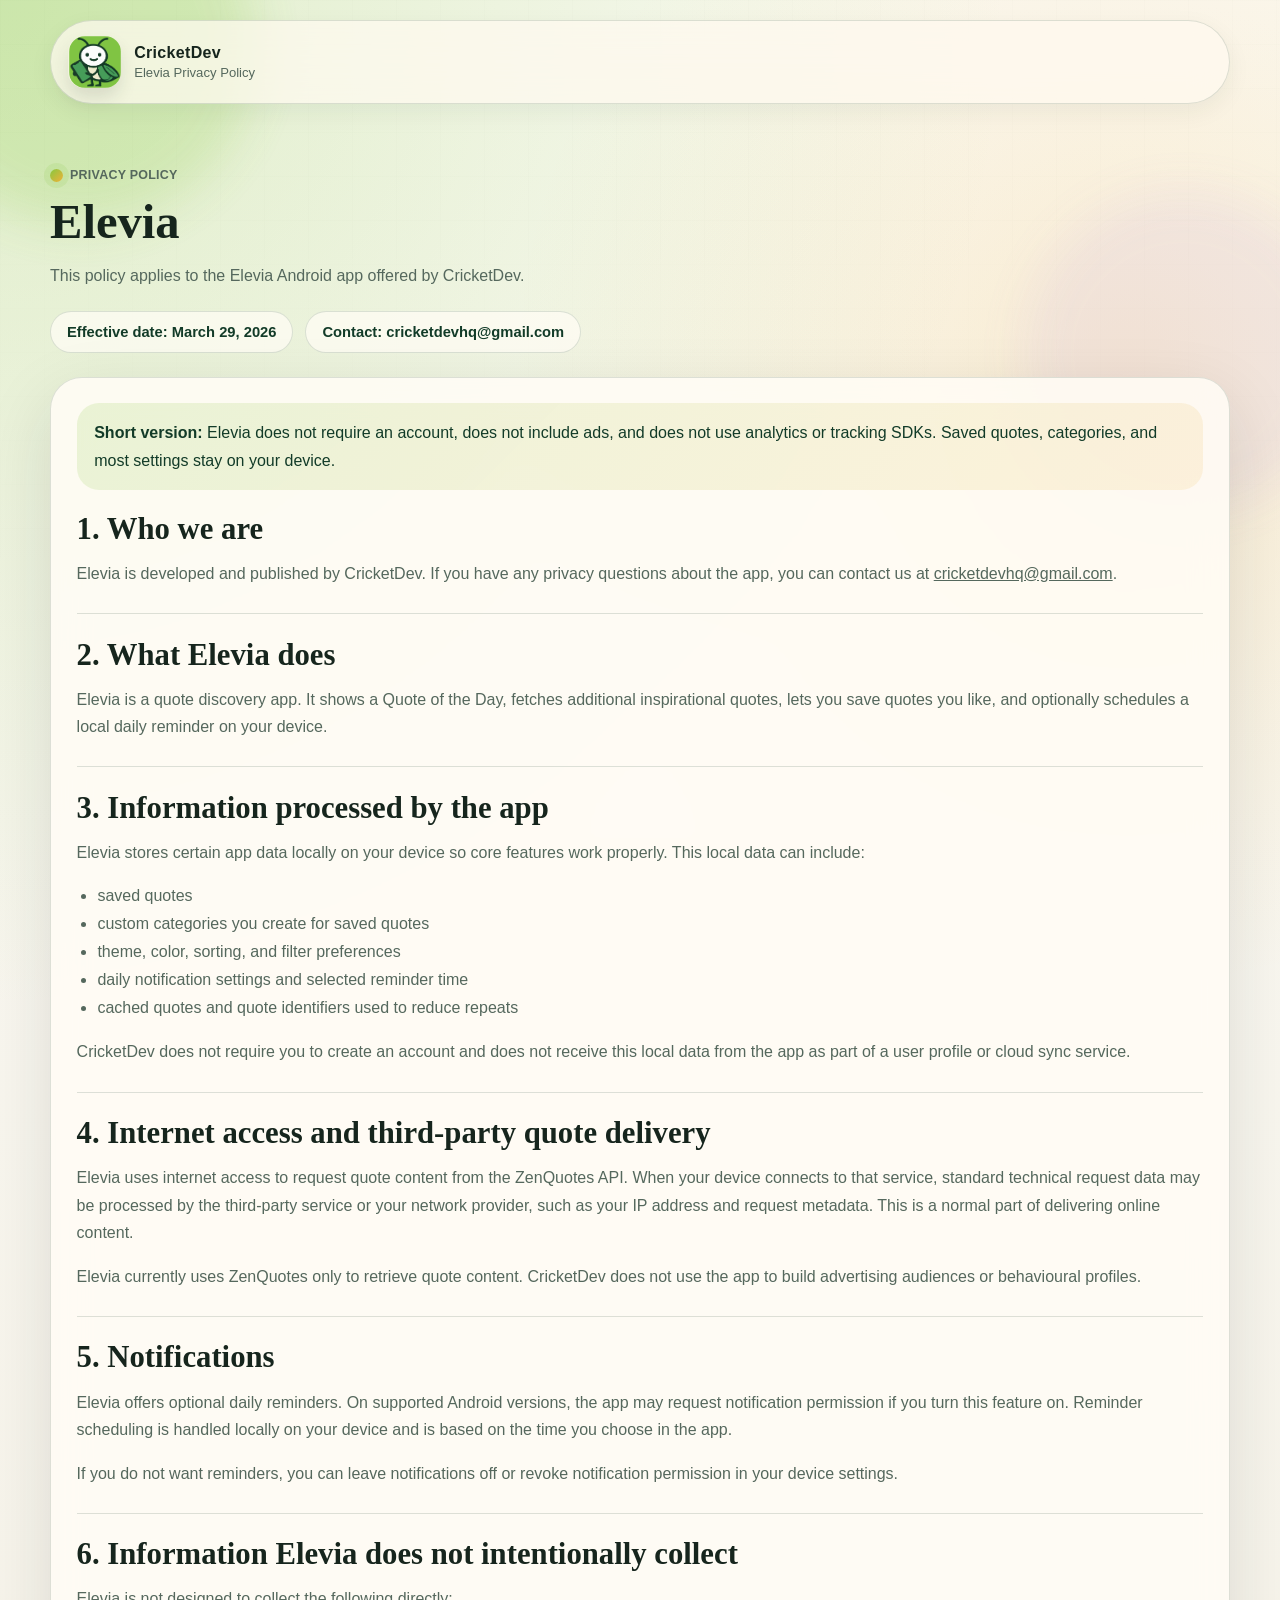
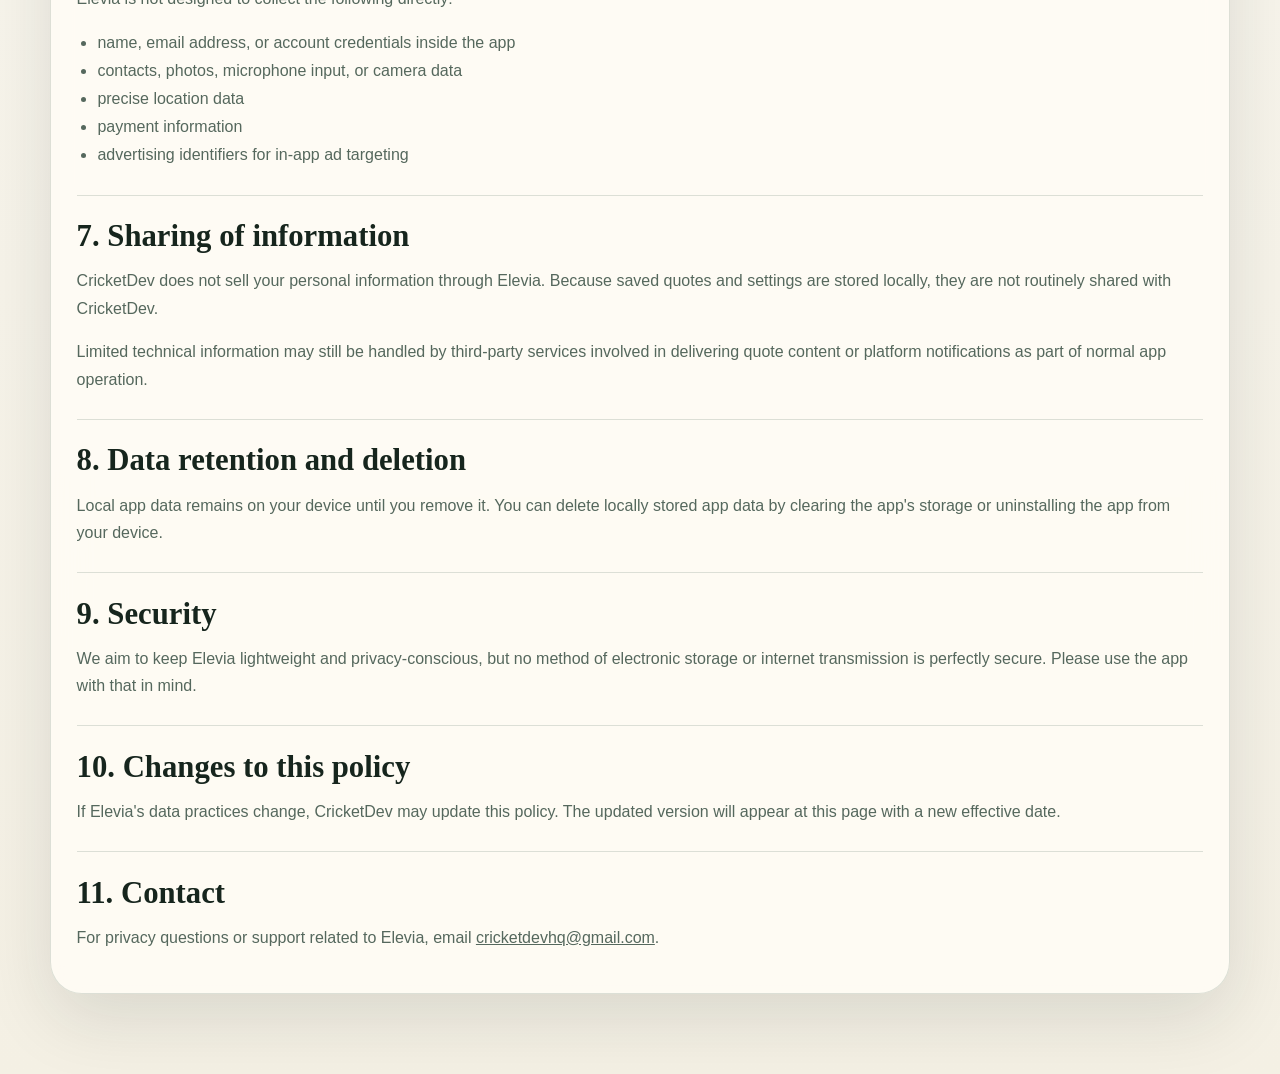
==== elevia-privacy-policy/index.html @ 1b67b5fd "Initial CricketDev website" ====
<!doctype html>
<html lang="en">
  <head>
    <meta charset="utf-8">
    <meta name="viewport" content="width=device-width, initial-scale=1">
    <meta
      name="description"
      content="Privacy Policy for the Elevia Android app by CricketDev."
    >
    <title>Elevia Privacy Policy | CricketDev</title>
    <script>
      document.documentElement.classList.add("js");
    </script>
    <link rel="icon" type="image/png" href="../assets/elevia_icon.png">
    <link rel="stylesheet" href="../styles.css">
    <script defer src="../script.js"></script>
  </head>
  <body class="policy-page">
    <div class="site-backdrop" aria-hidden="true">
      <div class="orb orb-a"></div>
      <div class="orb orb-b"></div>
      <div class="grid-glow"></div>
    </div>

    <div class="page-shell">
      <header class="topbar reveal">
        <a class="brandmark" href="../" aria-label="CricketDev home">
          <img src="../assets/cricket_dev.png" alt="CricketDev logo">
          <span>
            <strong>CricketDev</strong>
            <small>Elevia Privacy Policy</small>
          </span>
        </a>
      </header>

      <main class="policy-layout">
        <section class="policy-hero reveal">
          <p class="eyebrow">Privacy Policy</p>
          <h1>Elevia</h1>
          <p>
            This policy applies to the Elevia Android app offered by
            CricketDev.
          </p>
          <div class="policy-meta">
            <span>Effective date: March 29, 2026</span>
            <span>Contact: cricketdevhq@gmail.com</span>
          </div>
        </section>

        <article class="policy-card reveal">
          <div class="policy-callout">
            <strong>Short version:</strong> Elevia does not require an account,
            does not include ads, and does not use analytics or tracking SDKs.
            Saved quotes, categories, and most settings stay on your device.
          </div>

          <section>
            <h2>1. Who we are</h2>
            <p>
              Elevia is developed and published by CricketDev. If you have any
              privacy questions about the app, you can contact us at
              <a href="mailto:cricketdevhq@gmail.com">cricketdevhq@gmail.com</a>.
            </p>
          </section>

          <section>
            <h2>2. What Elevia does</h2>
            <p>
              Elevia is a quote discovery app. It shows a Quote of the Day,
              fetches additional inspirational quotes, lets you save quotes you
              like, and optionally schedules a local daily reminder on your
              device.
            </p>
          </section>

          <section>
            <h2>3. Information processed by the app</h2>
            <p>
              Elevia stores certain app data locally on your device so core
              features work properly. This local data can include:
            </p>
            <ul>
              <li>saved quotes</li>
              <li>custom categories you create for saved quotes</li>
              <li>theme, color, sorting, and filter preferences</li>
              <li>daily notification settings and selected reminder time</li>
              <li>cached quotes and quote identifiers used to reduce repeats</li>
            </ul>
            <p>
              CricketDev does not require you to create an account and does not
              receive this local data from the app as part of a user profile or
              cloud sync service.
            </p>
          </section>

          <section>
            <h2>4. Internet access and third-party quote delivery</h2>
            <p>
              Elevia uses internet access to request quote content from the
              ZenQuotes API. When your device connects to that service, standard
              technical request data may be processed by the third-party service
              or your network provider, such as your IP address and request
              metadata. This is a normal part of delivering online content.
            </p>
            <p>
              Elevia currently uses ZenQuotes only to retrieve quote content.
              CricketDev does not use the app to build advertising audiences or
              behavioural profiles.
            </p>
          </section>

          <section>
            <h2>5. Notifications</h2>
            <p>
              Elevia offers optional daily reminders. On supported Android
              versions, the app may request notification permission if you turn
              this feature on. Reminder scheduling is handled locally on your
              device and is based on the time you choose in the app.
            </p>
            <p>
              If you do not want reminders, you can leave notifications off or
              revoke notification permission in your device settings.
            </p>
          </section>

          <section>
            <h2>6. Information Elevia does not intentionally collect</h2>
            <p>Elevia is not designed to collect the following directly:</p>
            <ul>
              <li>name, email address, or account credentials inside the app</li>
              <li>contacts, photos, microphone input, or camera data</li>
              <li>precise location data</li>
              <li>payment information</li>
              <li>advertising identifiers for in-app ad targeting</li>
            </ul>
          </section>

          <section>
            <h2>7. Sharing of information</h2>
            <p>
              CricketDev does not sell your personal information through Elevia.
              Because saved quotes and settings are stored locally, they are not
              routinely shared with CricketDev.
            </p>
            <p>
              Limited technical information may still be handled by third-party
              services involved in delivering quote content or platform
              notifications as part of normal app operation.
            </p>
          </section>

          <section>
            <h2>8. Data retention and deletion</h2>
            <p>
              Local app data remains on your device until you remove it. You can
              delete locally stored app data by clearing the app&apos;s storage or
              uninstalling the app from your device.
            </p>
          </section>

          <section>
            <h2>9. Security</h2>
            <p>
              We aim to keep Elevia lightweight and privacy-conscious, but no
              method of electronic storage or internet transmission is perfectly
              secure. Please use the app with that in mind.
            </p>
          </section>

          <section>
            <h2>10. Changes to this policy</h2>
            <p>
              If Elevia&apos;s data practices change, CricketDev may update this
              policy. The updated version will appear at this page with a new
              effective date.
            </p>
          </section>

          <section>
            <h2>11. Contact</h2>
            <p>
              For privacy questions or support related to Elevia, email
              <a href="mailto:cricketdevhq@gmail.com">cricketdevhq@gmail.com</a>.
            </p>
          </section>
        </article>
      </main>
    </div>
  </body>
</html>
---- styles.css ----
:root {
  --bg: #f8f6ef;
  --surface: rgba(255, 252, 245, 0.88);
  --surface-strong: #fffaf0;
  --ink: #16251d;
  --muted: #55685d;
  --line: rgba(18, 59, 40, 0.14);
  --shadow: 0 24px 70px rgba(22, 37, 29, 0.12);
  --brand: #87c83f;
  --brand-deep: #123b28;
  --brand-soft: #d7efb8;
  --accent: #f0b139;
  --accent-deep: #df7b12;
  --lavender: #c49ce9;
  --radius-xl: 32px;
  --radius-lg: 24px;
  --radius-md: 18px;
  --content-width: 1180px;
  --heading-font: "Palatino Linotype", "Book Antiqua", Palatino, serif;
  --body-font: "Trebuchet MS", "Lucida Sans Unicode", "Lucida Grande", sans-serif;
}

*,
*::before,
*::after {
  box-sizing: border-box;
}

html {
  scroll-behavior: smooth;
}

body {
  margin: 0;
  min-height: 100vh;
  background:
    radial-gradient(circle at top left, rgba(135, 200, 63, 0.24), transparent 34%),
    radial-gradient(circle at 88% 14%, rgba(240, 177, 57, 0.18), transparent 24%),
    linear-gradient(180deg, #fbfaf5 0%, #f4f0e4 100%);
  color: var(--ink);
  font-family: var(--body-font);
}

img {
  max-width: 100%;
  display: block;
}

a {
  color: inherit;
}

button {
  font: inherit;
}

.site-backdrop {
  position: fixed;
  inset: 0;
  overflow: hidden;
  pointer-events: none;
  z-index: 0;
}

.orb {
  position: absolute;
  border-radius: 999px;
  filter: blur(24px);
  opacity: 0.75;
}

.orb-a {
  top: -8rem;
  left: -6rem;
  width: 22rem;
  height: 22rem;
  background: rgba(135, 200, 63, 0.28);
}

.orb-b {
  right: -4rem;
  top: 12rem;
  width: 20rem;
  height: 20rem;
  background: rgba(196, 156, 233, 0.18);
}

.grid-glow {
  position: absolute;
  inset: 0;
  background-image:
    linear-gradient(rgba(18, 59, 40, 0.04) 1px, transparent 1px),
    linear-gradient(90deg, rgba(18, 59, 40, 0.04) 1px, transparent 1px);
  background-size: 44px 44px;
  mask-image: linear-gradient(180deg, rgba(0, 0, 0, 0.24), transparent 78%);
}

.page-shell {
  position: relative;
  z-index: 1;
  width: min(calc(100% - 2rem), var(--content-width));
  margin: 0 auto;
  padding: 1.25rem 0 3rem;
}

.topbar {
  display: flex;
  align-items: center;
  justify-content: space-between;
  gap: 1rem;
  padding: 0.95rem 1.1rem;
  border: 1px solid var(--line);
  border-radius: 999px;
  background: rgba(255, 250, 240, 0.72);
  backdrop-filter: blur(18px);
  box-shadow: 0 8px 24px rgba(18, 59, 40, 0.06);
}

.brandmark {
  display: inline-flex;
  align-items: center;
  gap: 0.85rem;
  text-decoration: none;
}

.brandmark img {
  width: 52px;
  height: 52px;
  border-radius: 16px;
  box-shadow: 0 10px 18px rgba(22, 37, 29, 0.12);
}

.brandmark span {
  display: grid;
  gap: 0.15rem;
}

.brandmark strong,
.topnav a,
.eyebrow,
.status-pill,
.mini-label,
.mail-link,
.text-button,
.primary-button,
.badge-button,
.modal-close {
  letter-spacing: 0.02em;
}

.brandmark strong {
  font-size: 1rem;
}

.brandmark small {
  color: var(--muted);
  font-size: 0.82rem;
}

.topnav {
  display: inline-flex;
  align-items: center;
  gap: 1.15rem;
}

.topnav a {
  color: var(--muted);
  text-decoration: none;
  font-size: 0.95rem;
}

.topnav a:hover,
.topnav a:focus-visible,
.text-button:hover,
.text-button:focus-visible,
.mail-link:hover,
.mail-link:focus-visible {
  color: var(--brand-deep);
}

.hero {
  display: grid;
  grid-template-columns: minmax(0, 1.08fr) minmax(0, 0.92fr);
  gap: 2rem;
  align-items: center;
  padding: 4.5rem 0 3.25rem;
}

.hero-copy h1,
.section-heading h2,
.showcase-copy h3,
.contact-banner h2,
.policy-hero h1,
.policy-card h2,
.feature-panel h2,
.studio-card h2 {
  margin: 0;
  font-family: var(--heading-font);
  font-weight: 700;
  line-height: 0.98;
}

.hero-copy h1 {
  font-size: clamp(3.4rem, 6vw, 6.2rem);
  max-width: 11ch;
}

.section-heading h2,
.contact-banner h2,
.policy-hero h1 {
  font-size: clamp(2.4rem, 3.8vw, 4rem);
}

.feature-panel h2,
.showcase-copy h3,
.studio-card h2 {
  font-size: clamp(1.8rem, 2.6vw, 2.8rem);
}

.hero-text,
.section-heading p,
.showcase-copy p,
.contact-banner p,
.policy-hero p,
.policy-card p,
.feature-card p,
.info-card p,
.feature-panel p,
.studio-card p {
  color: var(--muted);
  line-height: 1.72;
}

.eyebrow,
.mini-label {
  display: inline-flex;
  align-items: center;
  gap: 0.45rem;
  text-transform: uppercase;
  font-size: 0.78rem;
  font-weight: 700;
  color: var(--brand-deep);
}

.eyebrow::before,
.mini-label::before {
  content: "";
  width: 0.8rem;
  height: 0.8rem;
  border-radius: 999px;
  background: linear-gradient(135deg, var(--brand), var(--accent));
  box-shadow: 0 0 0 6px rgba(135, 200, 63, 0.14);
}

.cta-row {
  display: flex;
  flex-wrap: wrap;
  align-items: center;
  gap: 1rem;
  margin: 2rem 0 1rem;
}

.badge-button {
  padding: 0;
  border: 0;
  background: transparent;
  cursor: pointer;
  transition: transform 180ms ease, filter 180ms ease;
}

.badge-button img {
  width: 200px;
}

.badge-button:hover,
.badge-button:focus-visible {
  transform: translateY(-2px);
  filter: saturate(1.08);
}

.text-button,
.primary-button,
.mail-link {
  display: inline-flex;
  align-items: center;
  justify-content: center;
  min-height: 52px;
  padding: 0.9rem 1.25rem;
  border-radius: 999px;
  text-decoration: none;
  font-weight: 700;
}

.text-button {
  border: 1px solid var(--line);
  background: rgba(255, 252, 245, 0.78);
}

.primary-button,
.mail-link {
  border: 0;
  background: linear-gradient(135deg, var(--brand-deep), #1b5d3e);
  color: #fef8ec;
  box-shadow: 0 18px 40px rgba(18, 59, 40, 0.18);
}

.primary-button {
  cursor: pointer;
}

.status-pill {
  display: inline-flex;
  align-items: center;
  gap: 0.6rem;
  margin-top: 0.5rem;
  padding: 0.75rem 1rem;
  border: 1px solid rgba(18, 59, 40, 0.12);
  border-radius: 999px;
  background: rgba(255, 250, 240, 0.76);
  color: var(--brand-deep);
  font-size: 0.92rem;
  font-weight: 700;
}

.status-dot {
  width: 0.7rem;
  height: 0.7rem;
  border-radius: 999px;
  background: var(--brand);
  box-shadow: 0 0 0 0 rgba(135, 200, 63, 0.55);
  animation: pulse 1.8s ease-in-out infinite;
}

.hero-visual {
  position: relative;
  display: grid;
  gap: 1rem;
}

.glass-card,
.feature-panel,
.quote-preview,
.info-card,
.feature-card,
.showcase-panel,
.contact-banner,
.policy-card {
  border: 1px solid var(--line);
  border-radius: var(--radius-xl);
  background: var(--surface);
  backdrop-filter: blur(18px);
  box-shadow: var(--shadow);
}

.studio-card,
.quote-preview,
.feature-panel {
  padding: 1.35rem;
}

.logo-stack {
  display: grid;
  grid-template-columns: 124px minmax(0, 1fr);
  gap: 1rem;
  align-items: center;
}

.logo-stack img {
  border-radius: 28px;
  background: linear-gradient(180deg, rgba(255, 255, 255, 0.92), rgba(255, 250, 240, 0.5));
}

.feature-panel {
  display: grid;
  grid-template-columns: minmax(0, 1fr) 140px;
  gap: 1rem;
  align-items: center;
  background:
    linear-gradient(135deg, rgba(18, 59, 40, 0.06), rgba(240, 177, 57, 0.08)),
    rgba(255, 252, 245, 0.94);
}

.feature-panel img {
  border-radius: 28px;
  box-shadow: 0 18px 40px rgba(22, 37, 29, 0.16);
}

.quote-preview {
  background: linear-gradient(160deg, rgba(255, 250, 240, 0.9), rgba(236, 244, 225, 0.9));
}

.quote-preview blockquote,
.mock-content blockquote {
  margin: 0.75rem 0 0.65rem;
  font-family: var(--heading-font);
  font-size: clamp(1.35rem, 2vw, 1.9rem);
  line-height: 1.25;
}

.quote-preview span,
.mock-content strong {
  color: var(--brand-deep);
}

.section {
  padding: 2rem 0 0.75rem;
}

.section-heading {
  max-width: 760px;
  margin-bottom: 1.6rem;
}

.info-grid,
.feature-grid {
  display: grid;
  grid-template-columns: repeat(3, minmax(0, 1fr));
  gap: 1rem;
}

.info-card,
.feature-card {
  padding: 1.35rem;
}

.feature-grid {
  grid-template-columns: repeat(2, minmax(0, 1fr));
}

.info-card span {
  display: inline-flex;
  align-items: center;
  justify-content: center;
  width: 2.5rem;
  height: 2.5rem;
  border-radius: 999px;
  background: rgba(135, 200, 63, 0.18);
  color: var(--brand-deep);
  font-weight: 700;
}

.info-card h3,
.feature-card h3 {
  margin: 1rem 0 0.5rem;
  font-size: 1.2rem;
}

.showcase-panel {
  display: grid;
  grid-template-columns: minmax(0, 1fr) 320px;
  gap: 1rem;
  margin-top: 1rem;
  padding: 1.3rem;
}

.app-mock {
  border-radius: 28px;
  padding: 1rem;
  background:
    linear-gradient(180deg, rgba(18, 59, 40, 0.96), rgba(18, 59, 40, 0.86)),
    var(--brand-deep);
  color: #fdf8eb;
}

.mock-topbar {
  display: flex;
  gap: 0.45rem;
}

.mock-topbar span {
  width: 0.72rem;
  height: 0.72rem;
  border-radius: 999px;
  background: rgba(255, 248, 232, 0.65);
}

.mock-content {
  margin-top: 1.2rem;
  padding: 1.4rem;
  border-radius: 22px;
  background:
    radial-gradient(circle at top right, rgba(196, 156, 233, 0.34), transparent 34%),
    linear-gradient(180deg, rgba(255, 250, 240, 0.12), rgba(255, 250, 240, 0.04));
  border: 1px solid rgba(255, 250, 240, 0.12);
}

.contact-banner {
  display: flex;
  align-items: center;
  justify-content: space-between;
  gap: 1rem;
  margin-top: 2.5rem;
  padding: 1.45rem;
}

.footer {
  display: flex;
  justify-content: space-between;
  gap: 1rem;
  padding: 1.6rem 0 0.2rem;
  color: var(--muted);
  font-size: 0.95rem;
}

.policy-layout {
  padding: 3rem 0 2rem;
}

.policy-hero {
  max-width: 760px;
  margin-bottom: 1.5rem;
}

.policy-meta {
  display: flex;
  flex-wrap: wrap;
  gap: 0.75rem;
  margin-top: 1.3rem;
}

.policy-meta span {
  padding: 0.75rem 1rem;
  border: 1px solid var(--line);
  border-radius: 999px;
  background: rgba(255, 252, 245, 0.74);
  color: var(--brand-deep);
  font-size: 0.92rem;
  font-weight: 700;
}

.policy-card {
  padding: 1.6rem;
}

.policy-callout {
  margin-bottom: 1.5rem;
  padding: 1rem 1.1rem;
  border-radius: 22px;
  background: linear-gradient(135deg, rgba(135, 200, 63, 0.16), rgba(240, 177, 57, 0.12));
  color: var(--brand-deep);
  line-height: 1.7;
}

.policy-card section + section {
  margin-top: 1.6rem;
  padding-top: 1.6rem;
  border-top: 1px solid var(--line);
}

.policy-card h2 {
  margin-bottom: 0.8rem;
  font-size: clamp(1.5rem, 2.4vw, 2rem);
}

.policy-card ul {
  margin: 0.75rem 0 0;
  padding-left: 1.3rem;
  color: var(--muted);
  line-height: 1.75;
}

.modal-backdrop {
  position: fixed;
  inset: 0;
  display: grid;
  place-items: center;
  padding: 1rem;
  background: rgba(18, 24, 20, 0.48);
  backdrop-filter: blur(10px);
  z-index: 10;
}

.modal-card {
  width: min(100%, 520px);
  padding: 1.6rem;
  border: 1px solid rgba(255, 252, 245, 0.16);
  border-radius: 28px;
  background:
    radial-gradient(circle at top right, rgba(135, 200, 63, 0.16), transparent 28%),
    linear-gradient(180deg, rgba(255, 252, 245, 0.98), rgba(250, 245, 234, 0.96));
  box-shadow: 0 26px 80px rgba(0, 0, 0, 0.18);
}

.modal-card h2 {
  margin: 0.45rem 0 0.75rem;
  font-family: var(--heading-font);
  font-size: clamp(2rem, 5vw, 3rem);
}

.modal-card p {
  color: var(--muted);
  line-height: 1.72;
}

.modal-close {
  float: right;
  min-height: 42px;
  padding: 0.65rem 0.95rem;
  border: 1px solid var(--line);
  border-radius: 999px;
  background: rgba(255, 252, 245, 0.78);
  cursor: pointer;
}

.js .reveal {
  opacity: 0;
  transform: translateY(24px);
  transition: opacity 700ms ease, transform 700ms ease;
}

.js .reveal.is-visible {
  opacity: 1;
  transform: translateY(0);
}

body.modal-open {
  overflow: hidden;
}

@keyframes pulse {
  0%,
  100% {
    box-shadow: 0 0 0 0 rgba(135, 200, 63, 0.55);
  }

  50% {
    box-shadow: 0 0 0 12px rgba(135, 200, 63, 0);
  }
}

@media (max-width: 980px) {
  .hero,
  .showcase-panel,
  .contact-banner {
    grid-template-columns: 1fr;
  }

  .hero {
    padding-top: 3.25rem;
  }

  .info-grid {
    grid-template-columns: 1fr;
  }

  .feature-grid {
    grid-template-columns: 1fr;
  }

  .topbar,
  .footer {
    flex-direction: column;
    align-items: flex-start;
  }

  .contact-banner {
    align-items: flex-start;
  }
}

@media (max-width: 720px) {
  .page-shell {
    width: min(calc(100% - 1.2rem), var(--content-width));
    padding-top: 0.8rem;
  }

  .topbar {
    border-radius: 28px;
  }

  .topnav {
    flex-wrap: wrap;
    gap: 0.75rem;
  }

  .logo-stack,
  .feature-panel {
    grid-template-columns: 1fr;
  }

  .hero-copy h1 {
    max-width: 9ch;
  }

  .badge-button img {
    width: 182px;
  }

  .policy-card,
  .contact-banner,
  .showcase-panel,
  .studio-card,
  .feature-panel,
  .quote-preview,
  .info-card,
  .feature-card {
    border-radius: 24px;
  }
}
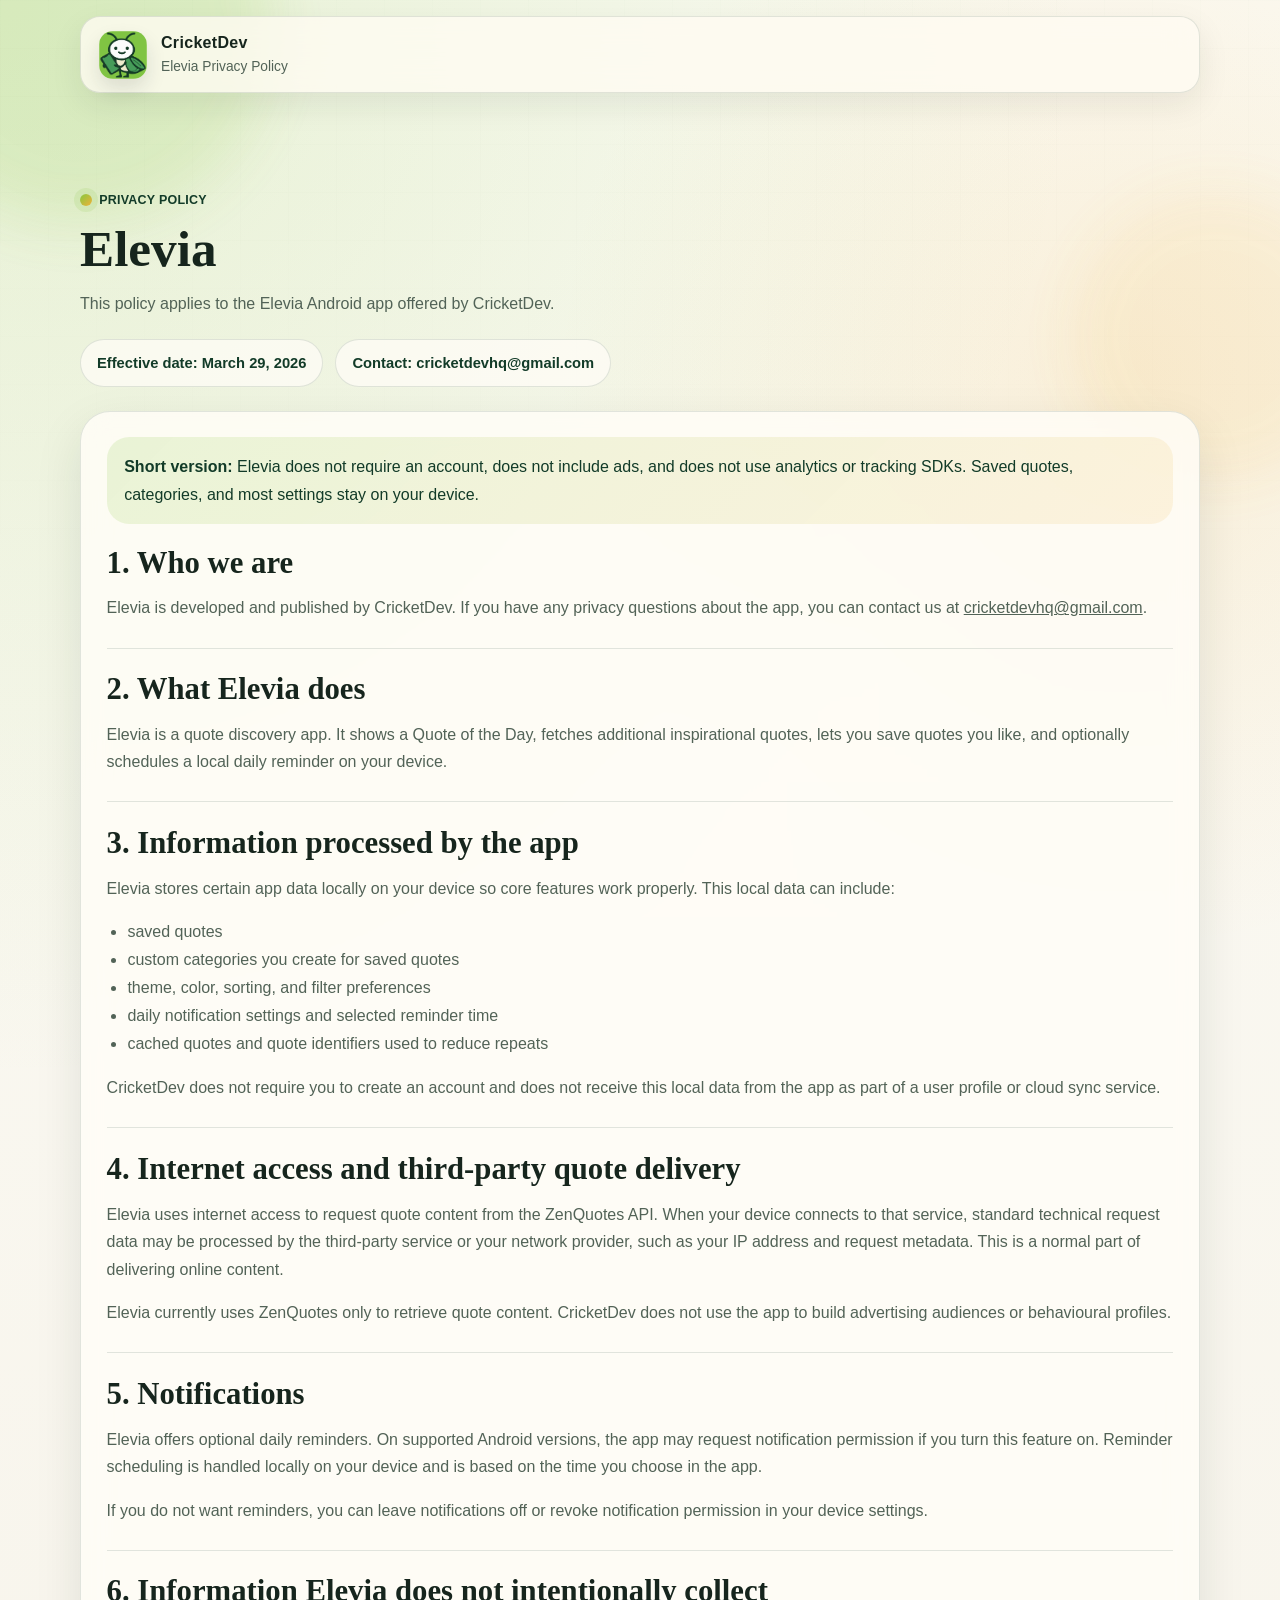
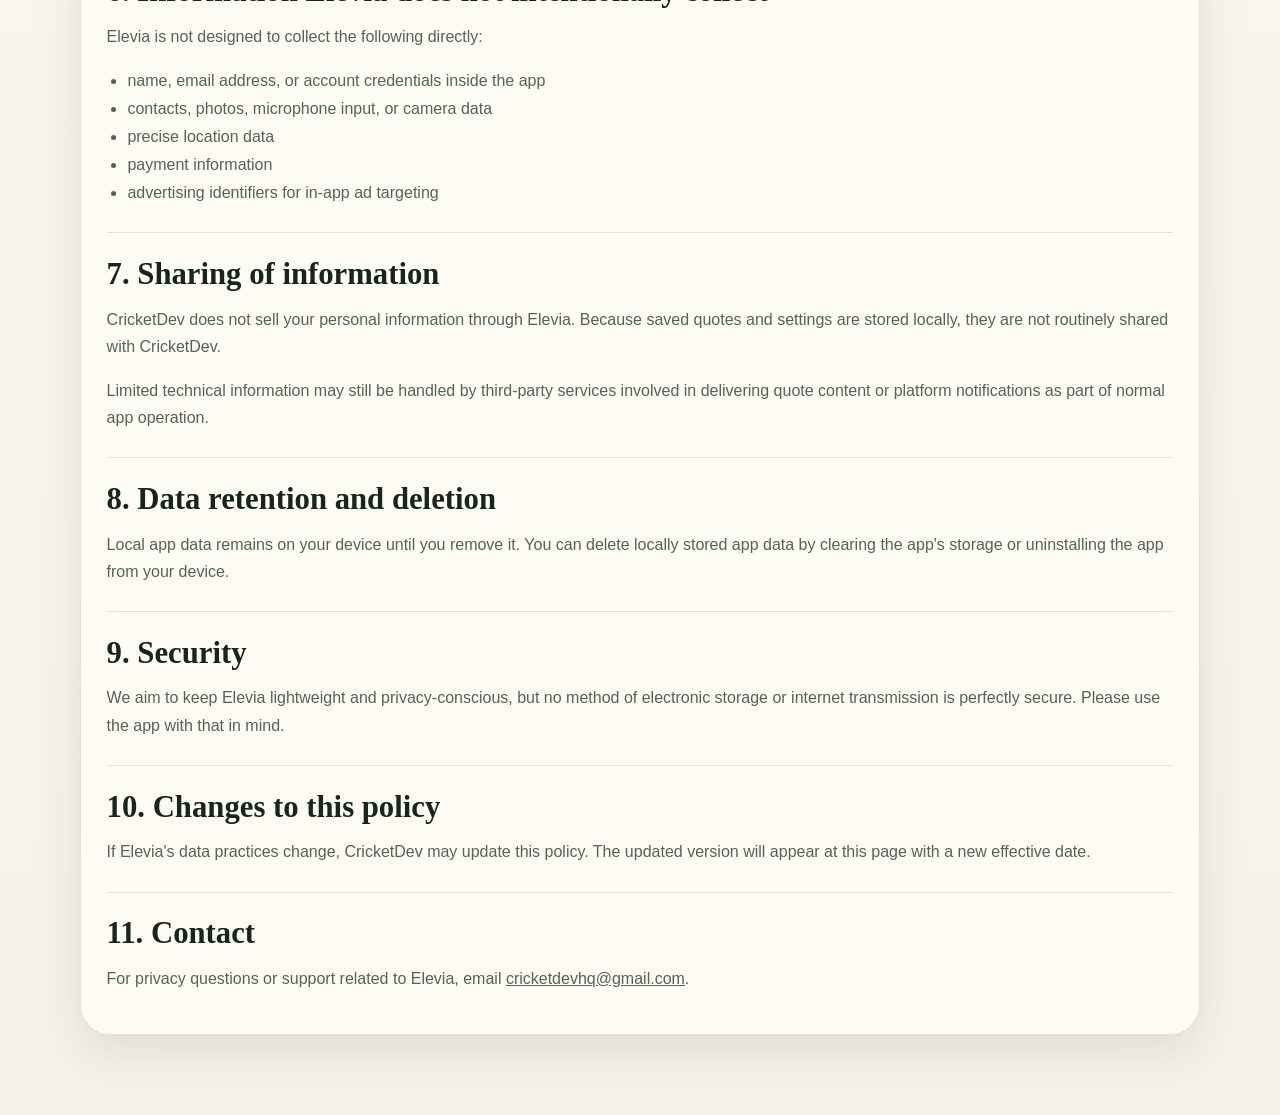
==== commit 2dbd1758: "update" ====
--- a/elevia-privacy-policy/index.html
+++ b/elevia-privacy-policy/index.html
@@ -11,7 +11,7 @@
     <script>
       document.documentElement.classList.add("js");
     </script>
-    <link rel="icon" type="image/png" href="../assets/elevia_icon.png">
+    <link rel="icon" type="image/png" href="../assets/cricket_dev.png">
     <link rel="stylesheet" href="../styles.css">
     <script defer src="../script.js"></script>
   </head>
--- a/styles.css
+++ b/styles.css
@@ -1,22 +1,25 @@
 :root {
-  --bg: #f8f6ef;
-  --surface: rgba(255, 252, 245, 0.88);
-  --surface-strong: #fffaf0;
+  --bg: #f6f2e8;
+  --surface: rgba(255, 253, 247, 0.84);
+  --surface-strong: #fffdf7;
+  --surface-muted: rgba(241, 247, 234, 0.88);
   --ink: #16251d;
-  --muted: #55685d;
-  --line: rgba(18, 59, 40, 0.14);
-  --shadow: 0 24px 70px rgba(22, 37, 29, 0.12);
+  --muted: #526357;
+  --line: rgba(18, 59, 40, 0.12);
+  --line-strong: rgba(18, 59, 40, 0.18);
+  --shadow: 0 18px 48px rgba(22, 37, 29, 0.1);
   --brand: #87c83f;
   --brand-deep: #123b28;
-  --brand-soft: #d7efb8;
+  --brand-soft: #e5f3d1;
   --accent: #f0b139;
-  --accent-deep: #df7b12;
-  --lavender: #c49ce9;
-  --radius-xl: 32px;
-  --radius-lg: 24px;
-  --radius-md: 18px;
-  --content-width: 1180px;
-  --heading-font: "Palatino Linotype", "Book Antiqua", Palatino, serif;
+  --accent-soft: #fff0cf;
+  --radius-xl: 30px;
+  --radius-lg: 22px;
+  --radius-md: 16px;
+  --content-width: 1120px;
+  --copy-width: 62ch;
+  --section-space: clamp(3.5rem, 8vw, 6rem);
+  --heading-font: "Iowan Old Style", "Palatino Linotype", "Book Antiqua", Palatino, serif;
   --body-font: "Trebuchet MS", "Lucida Sans Unicode", "Lucida Grande", sans-serif;
 }
 
@@ -34,16 +37,17 @@
   margin: 0;
   min-height: 100vh;
   background:
-    radial-gradient(circle at top left, rgba(135, 200, 63, 0.24), transparent 34%),
-    radial-gradient(circle at 88% 14%, rgba(240, 177, 57, 0.18), transparent 24%),
-    linear-gradient(180deg, #fbfaf5 0%, #f4f0e4 100%);
+    radial-gradient(circle at top left, rgba(135, 200, 63, 0.18), transparent 36%),
+    radial-gradient(circle at 88% 14%, rgba(240, 177, 57, 0.14), transparent 22%),
+    linear-gradient(180deg, #fbfaf4 0%, var(--bg) 100%);
   color: var(--ink);
   font-family: var(--body-font);
+  line-height: 1.5;
 }
 
 img {
+  display: block;
   max-width: 100%;
-  display: block;
 }
 
 a {
@@ -51,7 +55,29 @@
 }
 
 button {
+  color: inherit;
   font: inherit;
+}
+
+::selection {
+  background: rgba(135, 200, 63, 0.28);
+  color: var(--brand-deep);
+}
+
+.skip-link {
+  position: absolute;
+  left: 1rem;
+  top: -3rem;
+  z-index: 20;
+  padding: 0.8rem 1rem;
+  border-radius: 999px;
+  background: var(--brand-deep);
+  color: #fffaf0;
+  text-decoration: none;
+}
+
+.skip-link:focus {
+  top: 1rem;
 }
 
 .site-backdrop {
@@ -65,34 +91,34 @@
 .orb {
   position: absolute;
   border-radius: 999px;
-  filter: blur(24px);
-  opacity: 0.75;
+  filter: blur(28px);
+  opacity: 0.72;
 }
 
 .orb-a {
-  top: -8rem;
-  left: -6rem;
-  width: 22rem;
-  height: 22rem;
-  background: rgba(135, 200, 63, 0.28);
+  top: -10rem;
+  left: -7rem;
+  width: 24rem;
+  height: 24rem;
+  background: rgba(135, 200, 63, 0.22);
 }
 
 .orb-b {
-  right: -4rem;
   top: 12rem;
-  width: 20rem;
-  height: 20rem;
-  background: rgba(196, 156, 233, 0.18);
+  right: -5rem;
+  width: 18rem;
+  height: 18rem;
+  background: rgba(240, 177, 57, 0.12);
 }
 
 .grid-glow {
   position: absolute;
   inset: 0;
   background-image:
-    linear-gradient(rgba(18, 59, 40, 0.04) 1px, transparent 1px),
-    linear-gradient(90deg, rgba(18, 59, 40, 0.04) 1px, transparent 1px);
-  background-size: 44px 44px;
-  mask-image: linear-gradient(180deg, rgba(0, 0, 0, 0.24), transparent 78%);
+    linear-gradient(rgba(18, 59, 40, 0.035) 1px, transparent 1px),
+    linear-gradient(90deg, rgba(18, 59, 40, 0.035) 1px, transparent 1px);
+  background-size: 48px 48px;
+  mask-image: linear-gradient(180deg, rgba(0, 0, 0, 0.26), transparent 76%);
 }
 
 .page-shell {
@@ -100,39 +126,45 @@
   z-index: 1;
   width: min(calc(100% - 2rem), var(--content-width));
   margin: 0 auto;
-  padding: 1.25rem 0 3rem;
+  padding: 1rem 0 3rem;
 }
 
 .topbar {
+  position: sticky;
+  top: 1rem;
+  z-index: 5;
   display: flex;
   align-items: center;
   justify-content: space-between;
-  gap: 1rem;
-  padding: 0.95rem 1.1rem;
+  gap: 1rem 1.5rem;
+  padding: 0.85rem 1rem 0.85rem 1.15rem;
   border: 1px solid var(--line);
-  border-radius: 999px;
-  background: rgba(255, 250, 240, 0.72);
-  backdrop-filter: blur(18px);
-  box-shadow: 0 8px 24px rgba(18, 59, 40, 0.06);
+  border-radius: 20px;
+  background: rgba(255, 251, 243, 0.78);
+  backdrop-filter: blur(16px);
+  box-shadow: 0 12px 32px rgba(22, 37, 29, 0.08);
 }
 
 .brandmark {
   display: inline-flex;
   align-items: center;
   gap: 0.85rem;
+  min-width: 0;
   text-decoration: none;
 }
 
 .brandmark img {
-  width: 52px;
-  height: 52px;
-  border-radius: 16px;
-  box-shadow: 0 10px 18px rgba(22, 37, 29, 0.12);
+  width: 48px;
+  height: 48px;
+  flex-shrink: 0;
+  border-radius: 14px;
+  box-shadow: 0 10px 20px rgba(22, 37, 29, 0.12);
 }
 
 .brandmark span {
   display: grid;
   gap: 0.15rem;
+  min-width: 0;
 }
 
 .brandmark strong,
@@ -154,81 +186,119 @@
 
 .brandmark small {
   color: var(--muted);
-  font-size: 0.82rem;
+  font-size: 0.86rem;
 }
 
 .topnav {
+  margin-left: auto;
+}
+
+.nav-list {
+  display: flex;
+  align-items: center;
+  gap: 0.35rem;
+  margin: 0;
+  padding: 0;
+  list-style: none;
+}
+
+.topnav a {
   display: inline-flex;
   align-items: center;
-  gap: 1.15rem;
-}
-
-.topnav a {
+  justify-content: center;
+  min-height: 44px;
+  padding: 0.7rem 1rem;
+  border-radius: 999px;
   color: var(--muted);
+  font-size: 0.96rem;
+  font-weight: 700;
   text-decoration: none;
-  font-size: 0.95rem;
+  transition:
+    background-color 180ms ease,
+    color 180ms ease,
+    transform 180ms ease;
 }
 
 .topnav a:hover,
 .topnav a:focus-visible,
 .text-button:hover,
-.text-button:focus-visible,
-.mail-link:hover,
-.mail-link:focus-visible {
+.text-button:focus-visible {
   color: var(--brand-deep);
+  background: rgba(135, 200, 63, 0.12);
+}
+
+a:focus-visible,
+button:focus-visible {
+  outline: 3px solid rgba(135, 200, 63, 0.3);
+  outline-offset: 3px;
 }
 
 .hero {
   display: grid;
-  grid-template-columns: minmax(0, 1.08fr) minmax(0, 0.92fr);
-  gap: 2rem;
-  align-items: center;
-  padding: 4.5rem 0 3.25rem;
+  grid-template-columns: minmax(0, 1.1fr) minmax(320px, 0.9fr);
+  gap: clamp(1.5rem, 4vw, 3rem);
+  align-items: center;
+  padding: var(--section-space) 0 2.5rem;
+}
+
+.hero-copy {
+  max-width: 38rem;
 }
 
 .hero-copy h1,
 .section-heading h2,
-.showcase-copy h3,
 .contact-banner h2,
 .policy-hero h1,
 .policy-card h2,
-.feature-panel h2,
-.studio-card h2 {
+.hero-panel h2,
+.app-identity h3 {
   margin: 0;
   font-family: var(--heading-font);
   font-weight: 700;
-  line-height: 0.98;
+  line-height: 1;
 }
 
 .hero-copy h1 {
-  font-size: clamp(3.4rem, 6vw, 6.2rem);
-  max-width: 11ch;
+  font-size: clamp(3rem, 6.6vw, 5.8rem);
+  max-width: 9ch;
 }
 
 .section-heading h2,
 .contact-banner h2,
 .policy-hero h1 {
-  font-size: clamp(2.4rem, 3.8vw, 4rem);
-}
-
-.feature-panel h2,
-.showcase-copy h3,
-.studio-card h2 {
-  font-size: clamp(1.8rem, 2.6vw, 2.8rem);
+  font-size: clamp(2.2rem, 4vw, 3.8rem);
+}
+
+.hero-panel h2,
+.app-identity h3 {
+  font-size: clamp(1.5rem, 2.8vw, 2rem);
 }
 
 .hero-text,
-.section-heading p,
-.showcase-copy p,
-.contact-banner p,
-.policy-hero p,
-.policy-card p,
+.hero-support,
+.section-heading > p:not(.eyebrow):not(.mini-label),
 .feature-card p,
 .info-card p,
-.feature-panel p,
-.studio-card p {
+.contact-banner p:not(.eyebrow):not(.mini-label),
+.policy-hero p:not(.eyebrow):not(.mini-label),
+.policy-card p,
+.hero-panel p:not(.eyebrow):not(.mini-label),
+.hero-panel span,
+.app-identity p:not(.eyebrow):not(.mini-label),
+.app-note p:not(.eyebrow):not(.mini-label) {
   color: var(--muted);
   line-height: 1.72;
+}
+
+.hero-text {
+  margin: 1.15rem 0 0;
+  max-width: var(--copy-width);
+  font-size: clamp(1.08rem, 1.4vw, 1.16rem);
+}
+
+.hero-support {
+  margin: 1rem 0 0;
+  max-width: 56ch;
 }
 
 .eyebrow,
@@ -236,34 +306,268 @@
   display: inline-flex;
   align-items: center;
   gap: 0.45rem;
-  text-transform: uppercase;
+  margin: 0 0 0.85rem;
+  color: var(--brand-deep);
   font-size: 0.78rem;
   font-weight: 700;
-  color: var(--brand-deep);
+  text-transform: uppercase;
 }
 
 .eyebrow::before,
 .mini-label::before {
   content: "";
-  width: 0.8rem;
-  height: 0.8rem;
+  width: 0.75rem;
+  height: 0.75rem;
   border-radius: 999px;
   background: linear-gradient(135deg, var(--brand), var(--accent));
   box-shadow: 0 0 0 6px rgba(135, 200, 63, 0.14);
 }
 
-.cta-row {
+.cta-row,
+.app-actions {
   display: flex;
   flex-wrap: wrap;
   align-items: center;
+  gap: 0.85rem;
+}
+
+.cta-row {
+  margin: 1.85rem 0 1.1rem;
+}
+
+.text-button,
+.primary-button,
+.mail-link {
+  display: inline-flex;
+  align-items: center;
+  justify-content: center;
+  min-height: 50px;
+  padding: 0.85rem 1.2rem;
+  border-radius: 999px;
+  font-weight: 700;
+  text-align: center;
+  text-decoration: none;
+  transition:
+    transform 180ms ease,
+    box-shadow 180ms ease,
+    background-color 180ms ease;
+}
+
+.text-button {
+  border: 1px solid var(--line);
+  background: rgba(255, 253, 247, 0.72);
+}
+
+.primary-button,
+.mail-link {
+  border: 0;
+  background: linear-gradient(135deg, var(--brand-deep), #1c5f3f);
+  color: #fffaf0;
+  box-shadow: 0 16px 36px rgba(18, 59, 40, 0.16);
+}
+
+.mail-link {
+  white-space: nowrap;
+}
+
+.text-button:hover,
+.text-button:focus-visible,
+.primary-button:hover,
+.primary-button:focus-visible,
+.mail-link:hover,
+.mail-link:focus-visible,
+.badge-button:hover,
+.badge-button:focus-visible {
+  transform: translateY(-1px);
+}
+
+.primary-button:hover,
+.primary-button:focus-visible,
+.mail-link:hover,
+.mail-link:focus-visible {
+  box-shadow: 0 18px 40px rgba(18, 59, 40, 0.2);
+}
+
+.status-pill {
+  display: inline-flex;
+  align-items: center;
+  gap: 0.6rem;
+  padding: 0.75rem 1rem;
+  border: 1px solid rgba(18, 59, 40, 0.12);
+  border-radius: 999px;
+  background: rgba(255, 251, 243, 0.76);
+  color: var(--brand-deep);
+  font-size: 0.92rem;
+  font-weight: 700;
+}
+
+.status-dot {
+  width: 0.7rem;
+  height: 0.7rem;
+  border-radius: 999px;
+  background: var(--brand);
+  box-shadow: 0 0 0 0 rgba(135, 200, 63, 0.55);
+  animation: pulse 1.8s ease-in-out infinite;
+}
+
+.hero-panel,
+.info-card,
+.feature-card,
+.contact-banner,
+.policy-card,
+.app-section {
+  border: 1px solid var(--line);
+  border-radius: var(--radius-xl);
+  box-shadow: var(--shadow);
+  backdrop-filter: blur(14px);
+}
+
+.hero-panel {
+  padding: 1.6rem;
+  background: linear-gradient(180deg, rgba(255, 253, 247, 0.95), rgba(241, 247, 234, 0.88));
+}
+
+.hero-panel-brand {
+  display: grid;
+  grid-template-columns: 88px 1fr;
   gap: 1rem;
-  margin: 2rem 0 1rem;
+  align-items: center;
+  margin-bottom: 1.25rem;
+}
+
+.hero-panel-brand img {
+  width: 88px;
+  height: 88px;
+  border-radius: 24px;
+  box-shadow: 0 14px 30px rgba(22, 37, 29, 0.14);
+}
+
+.principle-list {
+  display: grid;
+  gap: 0.95rem;
+  margin: 0;
+  padding: 0;
+  list-style: none;
+}
+
+.principle-list li {
+  display: grid;
+  gap: 0.25rem;
+  padding-top: 0.95rem;
+  border-top: 1px solid var(--line);
+}
+
+.principle-list li:first-child {
+  padding-top: 0;
+  border-top: 0;
+}
+
+.principle-list strong {
+  font-size: 1.02rem;
+}
+
+.section {
+  padding-top: var(--section-space);
+}
+
+.section-heading {
+  max-width: 760px;
+  margin-bottom: 1.75rem;
+}
+
+.section-heading > p:not(.eyebrow):not(.mini-label) {
+  max-width: var(--copy-width);
+  margin: 1rem 0 0;
+}
+
+.info-grid,
+.feature-grid {
+  display: grid;
+  gap: 1rem;
+}
+
+.info-grid {
+  grid-template-columns: repeat(3, minmax(0, 1fr));
+}
+
+.feature-grid {
+  grid-template-columns: repeat(3, minmax(0, 1fr));
+  margin-top: 1.5rem;
+}
+
+.info-card,
+.feature-card {
+  padding: 1.35rem;
+  border-radius: var(--radius-lg);
+  background: rgba(255, 253, 247, 0.72);
+}
+
+.info-card span {
+  display: inline-flex;
+  align-items: center;
+  justify-content: center;
+  width: 2.5rem;
+  height: 2.5rem;
+  border-radius: 999px;
+  background: rgba(135, 200, 63, 0.18);
+  color: var(--brand-deep);
+  font-weight: 700;
+}
+
+.info-card h3,
+.feature-card h3 {
+  margin: 1rem 0 0.45rem;
+  font-size: 1.18rem;
+}
+
+.app-section {
+  margin-top: var(--section-space);
+  padding: clamp(1.4rem, 3vw, 2rem);
+  background: linear-gradient(180deg, rgba(255, 253, 247, 0.95), rgba(239, 246, 229, 0.88));
+}
+
+.app-header {
+  display: grid;
+  grid-template-columns: minmax(0, 1.2fr) minmax(280px, 0.8fr);
+  gap: 1.5rem;
+  align-items: center;
+}
+
+.app-heading {
+  margin-bottom: 0;
+}
+
+.app-identity {
+  display: grid;
+  grid-template-columns: 84px 1fr;
+  gap: 1rem;
+  align-items: center;
+  padding: 1.1rem;
+  border: 1px solid var(--line);
+  border-radius: var(--radius-lg);
+  background: rgba(255, 251, 243, 0.84);
+}
+
+.app-identity img {
+  width: 84px;
+  height: 84px;
+  border-radius: 24px;
+  box-shadow: 0 14px 28px rgba(22, 37, 29, 0.16);
+}
+
+.app-identity p {
+  margin: 0.35rem 0 0;
+}
+
+.app-actions {
+  margin-top: 1.75rem;
 }
 
 .badge-button {
   padding: 0;
   border: 0;
   background: transparent;
+  border-radius: 18px;
   cursor: pointer;
   transition: transform 180ms ease, filter 180ms ease;
 }
@@ -272,238 +576,47 @@
   width: 200px;
 }
 
-.badge-button:hover,
-.badge-button:focus-visible {
-  transform: translateY(-2px);
-  filter: saturate(1.08);
-}
-
-.text-button,
-.primary-button,
-.mail-link {
-  display: inline-flex;
-  align-items: center;
-  justify-content: center;
-  min-height: 52px;
-  padding: 0.9rem 1.25rem;
-  border-radius: 999px;
-  text-decoration: none;
-  font-weight: 700;
-}
-
-.text-button {
-  border: 1px solid var(--line);
-  background: rgba(255, 252, 245, 0.78);
-}
-
-.primary-button,
-.mail-link {
-  border: 0;
-  background: linear-gradient(135deg, var(--brand-deep), #1b5d3e);
-  color: #fef8ec;
-  box-shadow: 0 18px 40px rgba(18, 59, 40, 0.18);
-}
-
-.primary-button {
-  cursor: pointer;
-}
-
-.status-pill {
-  display: inline-flex;
-  align-items: center;
-  gap: 0.6rem;
-  margin-top: 0.5rem;
-  padding: 0.75rem 1rem;
-  border: 1px solid rgba(18, 59, 40, 0.12);
-  border-radius: 999px;
-  background: rgba(255, 250, 240, 0.76);
-  color: var(--brand-deep);
-  font-size: 0.92rem;
-  font-weight: 700;
-}
-
-.status-dot {
-  width: 0.7rem;
-  height: 0.7rem;
-  border-radius: 999px;
-  background: var(--brand);
-  box-shadow: 0 0 0 0 rgba(135, 200, 63, 0.55);
-  animation: pulse 1.8s ease-in-out infinite;
-}
-
-.hero-visual {
-  position: relative;
-  display: grid;
-  gap: 1rem;
-}
-
-.glass-card,
-.feature-panel,
-.quote-preview,
-.info-card,
-.feature-card,
-.showcase-panel,
-.contact-banner,
-.policy-card {
-  border: 1px solid var(--line);
-  border-radius: var(--radius-xl);
+.app-note {
+  margin-top: 1.25rem;
+  padding: 1.2rem 1.35rem;
+  border: 1px solid rgba(18, 59, 40, 0.1);
+  border-radius: var(--radius-lg);
+  background: linear-gradient(135deg, rgba(18, 59, 40, 0.05), rgba(240, 177, 57, 0.12));
+}
+
+.app-note p:last-child {
+  margin-bottom: 0;
+}
+
+.contact-banner {
+  display: grid;
+  grid-template-columns: minmax(0, 1fr) auto;
+  align-items: center;
+  gap: 1.25rem;
+  margin-top: var(--section-space);
+  padding: 1.5rem;
   background: var(--surface);
-  backdrop-filter: blur(18px);
-  box-shadow: var(--shadow);
-}
-
-.studio-card,
-.quote-preview,
-.feature-panel {
-  padding: 1.35rem;
-}
-
-.logo-stack {
-  display: grid;
-  grid-template-columns: 124px minmax(0, 1fr);
-  gap: 1rem;
-  align-items: center;
-}
-
-.logo-stack img {
-  border-radius: 28px;
-  background: linear-gradient(180deg, rgba(255, 255, 255, 0.92), rgba(255, 250, 240, 0.5));
-}
-
-.feature-panel {
-  display: grid;
-  grid-template-columns: minmax(0, 1fr) 140px;
-  gap: 1rem;
-  align-items: center;
-  background:
-    linear-gradient(135deg, rgba(18, 59, 40, 0.06), rgba(240, 177, 57, 0.08)),
-    rgba(255, 252, 245, 0.94);
-}
-
-.feature-panel img {
-  border-radius: 28px;
-  box-shadow: 0 18px 40px rgba(22, 37, 29, 0.16);
-}
-
-.quote-preview {
-  background: linear-gradient(160deg, rgba(255, 250, 240, 0.9), rgba(236, 244, 225, 0.9));
-}
-
-.quote-preview blockquote,
-.mock-content blockquote {
-  margin: 0.75rem 0 0.65rem;
-  font-family: var(--heading-font);
-  font-size: clamp(1.35rem, 2vw, 1.9rem);
-  line-height: 1.25;
-}
-
-.quote-preview span,
-.mock-content strong {
-  color: var(--brand-deep);
-}
-
-.section {
-  padding: 2rem 0 0.75rem;
-}
-
-.section-heading {
-  max-width: 760px;
-  margin-bottom: 1.6rem;
-}
-
-.info-grid,
-.feature-grid {
-  display: grid;
-  grid-template-columns: repeat(3, minmax(0, 1fr));
-  gap: 1rem;
-}
-
-.info-card,
-.feature-card {
-  padding: 1.35rem;
-}
-
-.feature-grid {
-  grid-template-columns: repeat(2, minmax(0, 1fr));
-}
-
-.info-card span {
-  display: inline-flex;
-  align-items: center;
-  justify-content: center;
-  width: 2.5rem;
-  height: 2.5rem;
-  border-radius: 999px;
-  background: rgba(135, 200, 63, 0.18);
-  color: var(--brand-deep);
-  font-weight: 700;
-}
-
-.info-card h3,
-.feature-card h3 {
-  margin: 1rem 0 0.5rem;
-  font-size: 1.2rem;
-}
-
-.showcase-panel {
-  display: grid;
-  grid-template-columns: minmax(0, 1fr) 320px;
-  gap: 1rem;
-  margin-top: 1rem;
-  padding: 1.3rem;
-}
-
-.app-mock {
-  border-radius: 28px;
-  padding: 1rem;
-  background:
-    linear-gradient(180deg, rgba(18, 59, 40, 0.96), rgba(18, 59, 40, 0.86)),
-    var(--brand-deep);
-  color: #fdf8eb;
-}
-
-.mock-topbar {
-  display: flex;
-  gap: 0.45rem;
-}
-
-.mock-topbar span {
-  width: 0.72rem;
-  height: 0.72rem;
-  border-radius: 999px;
-  background: rgba(255, 248, 232, 0.65);
-}
-
-.mock-content {
-  margin-top: 1.2rem;
-  padding: 1.4rem;
-  border-radius: 22px;
-  background:
-    radial-gradient(circle at top right, rgba(196, 156, 233, 0.34), transparent 34%),
-    linear-gradient(180deg, rgba(255, 250, 240, 0.12), rgba(255, 250, 240, 0.04));
-  border: 1px solid rgba(255, 250, 240, 0.12);
-}
-
-.contact-banner {
-  display: flex;
-  align-items: center;
-  justify-content: space-between;
-  gap: 1rem;
-  margin-top: 2.5rem;
-  padding: 1.45rem;
+}
+
+.contact-banner p:not(.eyebrow):not(.mini-label) {
+  max-width: 46rem;
 }
 
 .footer {
   display: flex;
   justify-content: space-between;
   gap: 1rem;
-  padding: 1.6rem 0 0.2rem;
+  padding: 2rem 0 0.5rem;
   color: var(--muted);
   font-size: 0.95rem;
 }
 
+.footer p {
+  margin: 0;
+}
+
 .policy-layout {
-  padding: 3rem 0 2rem;
+  padding: var(--section-space) 0 2rem;
 }
 
 .policy-hero {
@@ -522,7 +635,7 @@
   padding: 0.75rem 1rem;
   border: 1px solid var(--line);
   border-radius: 999px;
-  background: rgba(255, 252, 245, 0.74);
+  background: rgba(255, 253, 247, 0.72);
   color: var(--brand-deep);
   font-size: 0.92rem;
   font-weight: 700;
@@ -530,6 +643,7 @@
 
 .policy-card {
   padding: 1.6rem;
+  background: var(--surface);
 }
 
 .policy-callout {
@@ -568,6 +682,10 @@
   background: rgba(18, 24, 20, 0.48);
   backdrop-filter: blur(10px);
   z-index: 10;
+}
+
+.modal-backdrop[hidden] {
+  display: none;
 }
 
 .modal-card {
@@ -587,7 +705,7 @@
   font-size: clamp(2rem, 5vw, 3rem);
 }
 
-.modal-card p {
+.modal-card p:not(.eyebrow):not(.mini-label) {
   color: var(--muted);
   line-height: 1.72;
 }
@@ -630,70 +748,130 @@
 
 @media (max-width: 980px) {
   .hero,
-  .showcase-panel,
+  .app-header,
   .contact-banner {
     grid-template-columns: 1fr;
   }
 
+  .topbar {
+    align-items: flex-start;
+  }
+
+  .topnav {
+    width: 100%;
+    margin-left: 0;
+  }
+
+  .nav-list {
+    width: 100%;
+    justify-content: space-between;
+  }
+
+  .info-grid,
+  .feature-grid {
+    grid-template-columns: repeat(2, minmax(0, 1fr));
+  }
+
+  .mail-link {
+    width: fit-content;
+  }
+}
+
+@media (max-width: 760px) {
+  .page-shell {
+    width: min(calc(100% - 1rem), var(--content-width));
+    padding: 0.75rem 0 2.5rem;
+  }
+
+  .topbar {
+    position: static;
+    padding: 0.9rem;
+    border-radius: var(--radius-lg);
+  }
+
+  .brandmark {
+    width: 100%;
+  }
+
+  .nav-list {
+    display: grid;
+    grid-template-columns: repeat(3, minmax(0, 1fr));
+    gap: 0.5rem;
+  }
+
+  .topnav a {
+    width: 100%;
+    padding: 0.75rem 0.6rem;
+  }
+
   .hero {
-    padding-top: 3.25rem;
-  }
-
-  .info-grid {
+    gap: 1.25rem;
+    padding-top: 3rem;
+  }
+
+  .hero-copy h1 {
+    font-size: clamp(2.8rem, 13vw, 4.2rem);
+    max-width: 10ch;
+  }
+
+  .hero-panel-brand,
+  .app-identity {
     grid-template-columns: 1fr;
   }
 
+  .info-grid,
   .feature-grid {
     grid-template-columns: 1fr;
   }
 
-  .topbar,
+  .cta-row,
+  .app-actions {
+    align-items: stretch;
+  }
+
+  .text-button,
+  .primary-button,
+  .mail-link {
+    width: 100%;
+  }
+
+  .badge-button {
+    width: 100%;
+  }
+
+  .badge-button img {
+    width: min(100%, 200px);
+  }
+
+  .hero-panel,
+  .info-card,
+  .feature-card,
+  .app-section,
+  .contact-banner,
+  .policy-card {
+    border-radius: 24px;
+  }
+
   .footer {
     flex-direction: column;
-    align-items: flex-start;
-  }
-
-  .contact-banner {
-    align-items: flex-start;
-  }
-}
-
-@media (max-width: 720px) {
-  .page-shell {
-    width: min(calc(100% - 1.2rem), var(--content-width));
-    padding-top: 0.8rem;
-  }
-
-  .topbar {
-    border-radius: 28px;
-  }
-
-  .topnav {
-    flex-wrap: wrap;
-    gap: 0.75rem;
-  }
-
-  .logo-stack,
-  .feature-panel {
-    grid-template-columns: 1fr;
-  }
-
-  .hero-copy h1 {
-    max-width: 9ch;
-  }
-
-  .badge-button img {
-    width: 182px;
-  }
-
-  .policy-card,
-  .contact-banner,
-  .showcase-panel,
-  .studio-card,
-  .feature-panel,
-  .quote-preview,
-  .info-card,
-  .feature-card {
-    border-radius: 24px;
-  }
-}
+  }
+}
+
+@media (prefers-reduced-motion: reduce) {
+  html {
+    scroll-behavior: auto;
+  }
+
+  *,
+  *::before,
+  *::after {
+    animation-duration: 0.01ms !important;
+    animation-iteration-count: 1 !important;
+    transition-duration: 0.01ms !important;
+  }
+
+  .js .reveal {
+    opacity: 1;
+    transform: none;
+  }
+}
